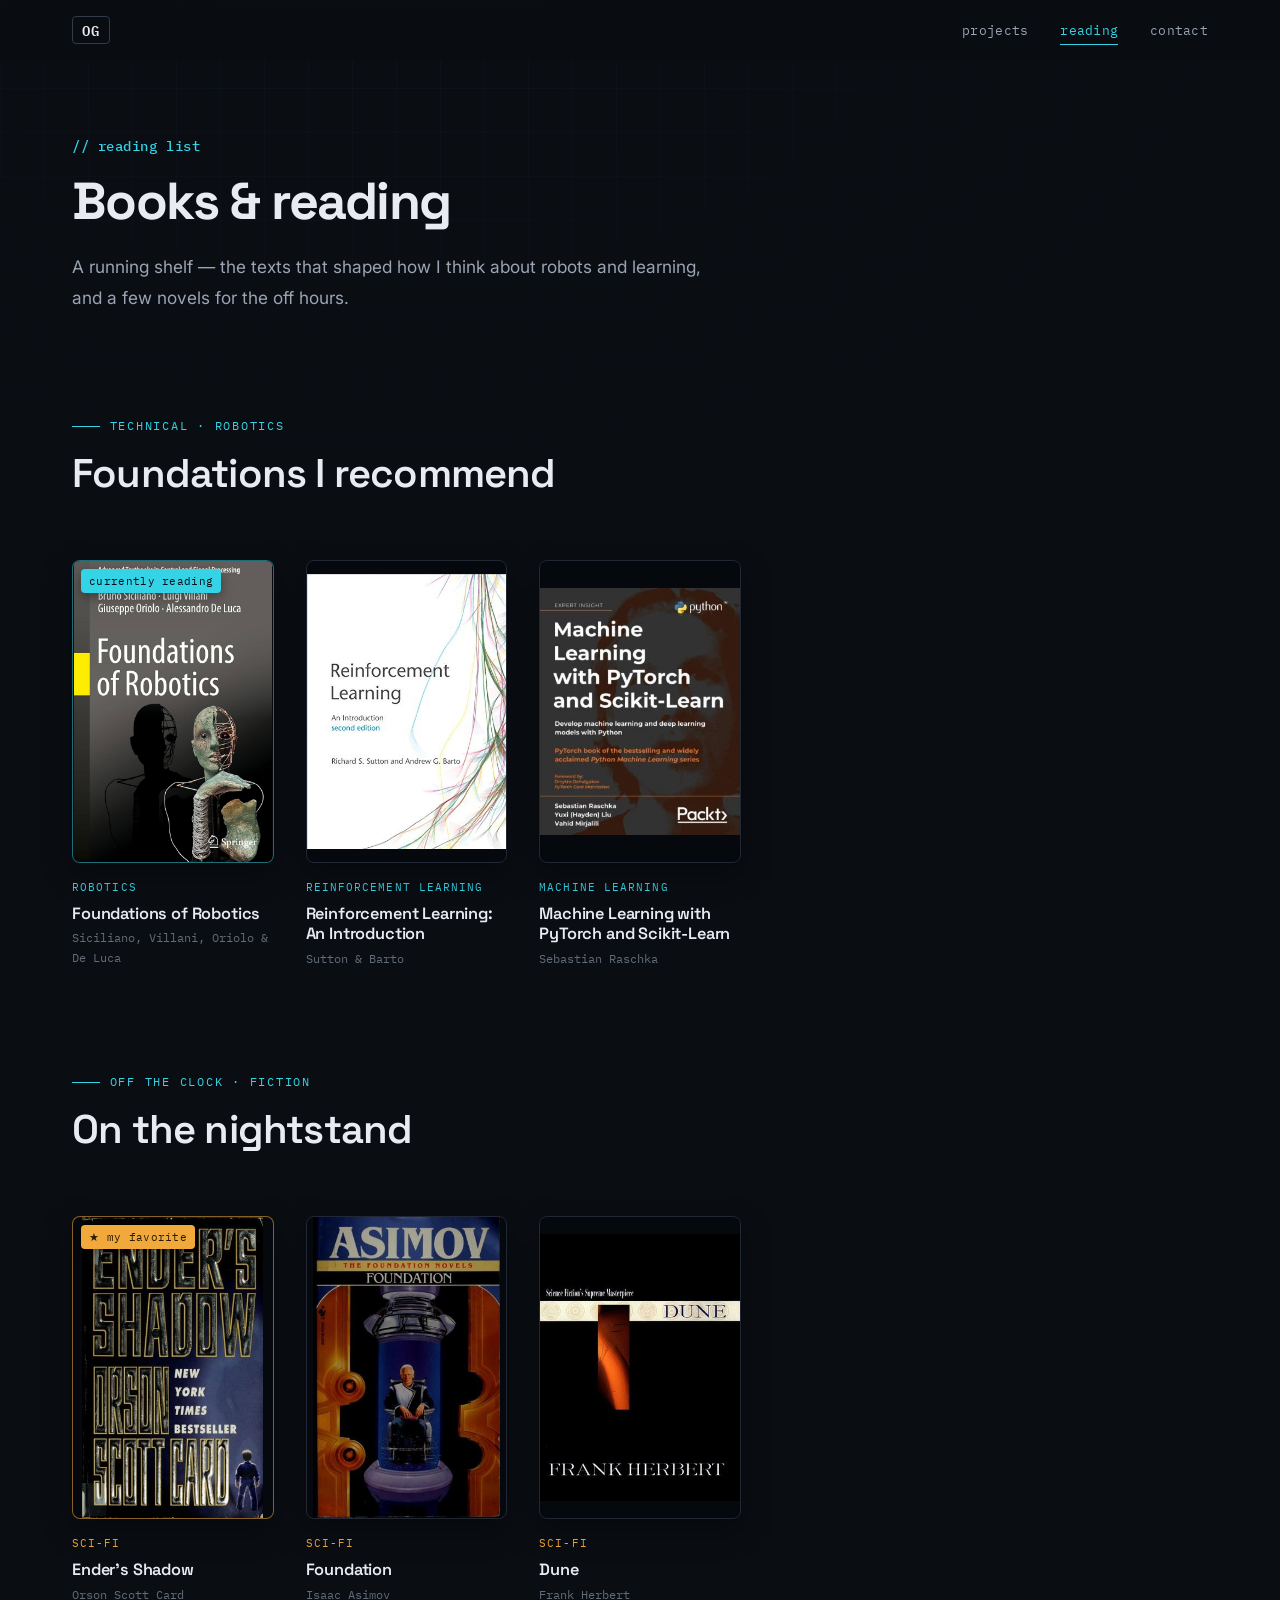
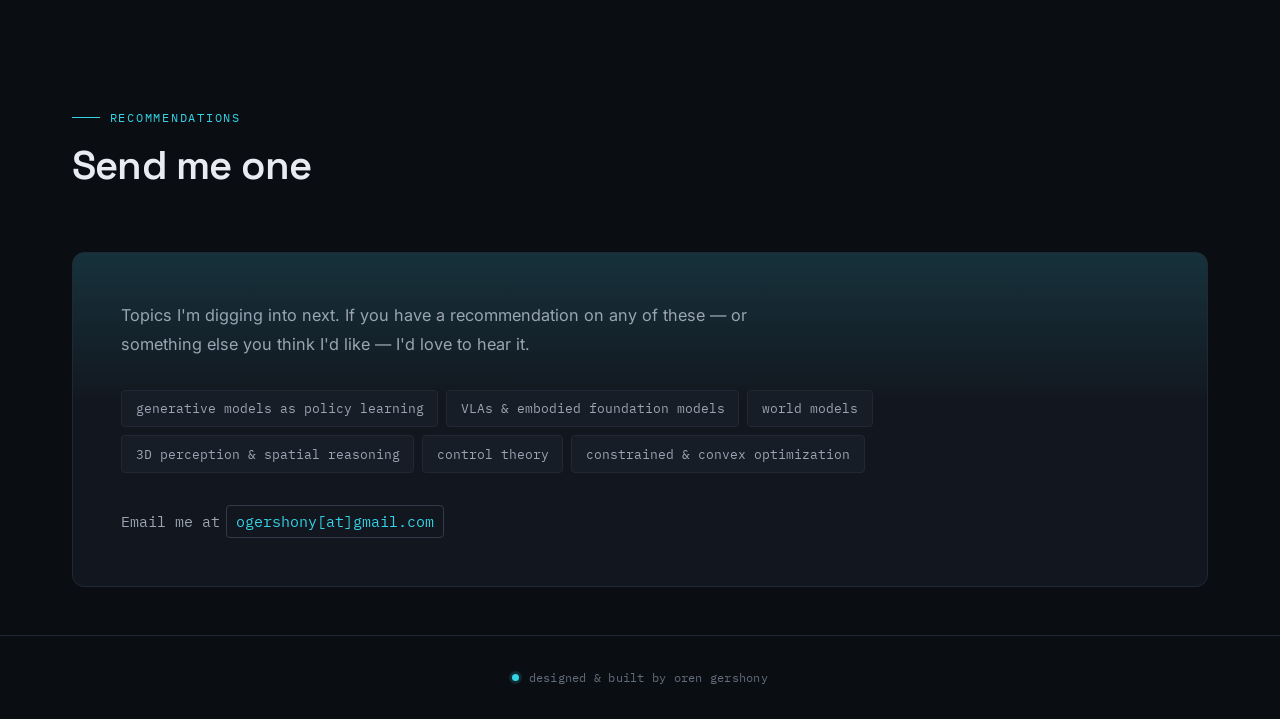
==== reading.html @ d72aca69 "Add reading page and console-style redesign - New reading.html: book recommendations with covers, to" ====
<!DOCTYPE html>
<html lang="en">
<head>
    <meta charset="UTF-8">
    <meta name="viewport" content="width=device-width, initial-scale=1.0">
    <title>Oren Gershony | Reading</title>
    <link rel="stylesheet" href="styles.css">
    <link rel="preconnect" href="https://fonts.googleapis.com">
    <link rel="preconnect" href="https://fonts.gstatic.com" crossorigin>
    <link href="https://fonts.googleapis.com/css2?family=Inter:wght@300;400;500;600;700&family=Space+Grotesk:wght@400;500;600;700&family=IBM+Plex+Mono:wght@400;500;600&display=swap" rel="stylesheet">
</head>
<body>
    <nav class="navbar">
        <div class="nav-container">
            <a href="index.html" class="nav-logo">OG</a>
            <ul class="nav-menu">
                <li><a href="index.html#projects">projects</a></li>
                <li><a href="reading.html" class="active">reading</a></li>
                <li><a href="index.html#contact">contact</a></li>
            </ul>
            <button class="nav-toggle" aria-label="Toggle menu">
                <span></span>
                <span></span>
                <span></span>
            </button>
        </div>
    </nav>

    <main>
        <section class="reading-hero">
            <div class="section-container">
                <p class="hero-greeting">// reading list</p>
                <h1 class="reading-title">Books &amp; reading</h1>
                <p class="reading-intro">
                    A running shelf — the texts that shaped how I think about robots and
                    learning, and a few novels for the off hours.
                </p>
            </div>
        </section>

        <section class="books-section">
            <div class="section-container">
                <div class="section-head">
                    <span class="section-eyebrow">technical · robotics</span>
                    <h2 class="section-title">Foundations I recommend</h2>
                </div>
                <div class="books-grid">

                    <article class="book-card reading">
                        <div class="book-cover-wrap">
                            <span class="book-status">currently reading</span>
                            <img class="book-cover" src="assets/covers/robotics-siciliano.jpg" alt="Foundations of Robotics — book cover" loading="lazy">
                        </div>
                        <span class="book-tag">robotics</span>
                        <h3 class="book-title">Foundations of Robotics</h3>
                        <p class="book-author">Siciliano, Villani, Oriolo &amp; De Luca</p>
                    </article>

                    <article class="book-card">
                        <div class="book-cover-wrap">
                            <img class="book-cover" src="assets/covers/rl-sutton-barto.jpg" alt="Reinforcement Learning: An Introduction — book cover" loading="lazy">
                        </div>
                        <span class="book-tag">reinforcement learning</span>
                        <h3 class="book-title">Reinforcement Learning: An Introduction</h3>
                        <p class="book-author">Sutton &amp; Barto</p>
                    </article>

                    <article class="book-card">
                        <div class="book-cover-wrap">
                            <img class="book-cover" src="assets/covers/ml-raschka.jpg" alt="Machine Learning with PyTorch and Scikit-Learn — book cover" loading="lazy">
                        </div>
                        <span class="book-tag">machine learning</span>
                        <h3 class="book-title">Machine Learning with PyTorch and Scikit-Learn</h3>
                        <p class="book-author">Sebastian Raschka</p>
                    </article>

                </div>
            </div>
        </section>

        <section class="books-section">
            <div class="section-container">
                <div class="section-head">
                    <span class="section-eyebrow">off the clock · fiction</span>
                    <h2 class="section-title">On the nightstand</h2>
                </div>
                <div class="books-grid">

                    <article class="book-card fiction favorite">
                        <div class="book-cover-wrap">
                            <span class="book-fav">★ my favorite</span>
                            <img class="book-cover" src="assets/covers/enders-shadow.jpg" alt="Ender's Shadow — book cover" loading="lazy">
                        </div>
                        <span class="book-tag">sci-fi</span>
                        <h3 class="book-title">Ender's Shadow</h3>
                        <p class="book-author">Orson Scott Card</p>
                    </article>

                    <article class="book-card fiction">
                        <div class="book-cover-wrap">
                            <img class="book-cover" src="assets/covers/foundation.jpg" alt="Foundation — book cover" loading="lazy">
                        </div>
                        <span class="book-tag">sci-fi</span>
                        <h3 class="book-title">Foundation</h3>
                        <p class="book-author">Isaac Asimov</p>
                    </article>

                    <article class="book-card fiction">
                        <div class="book-cover-wrap">
                            <img class="book-cover" src="assets/covers/dune.jpg" alt="Dune — book cover" loading="lazy">
                        </div>
                        <span class="book-tag">sci-fi</span>
                        <h3 class="book-title">Dune</h3>
                        <p class="book-author">Frank Herbert</p>
                    </article>

                </div>
            </div>
        </section>

        <section class="reading-list-section">
            <div class="section-container">
                <div class="section-head">
                    <span class="section-eyebrow">recommendations</span>
                    <h2 class="section-title">Send me one</h2>
                </div>
                <div class="reading-panel">
                    <p class="reading-list-intro">
                        Topics I'm digging into next. If you have a recommendation on any of
                        these — or something else you think I'd like — I'd love to hear it.
                    </p>
                    <ul class="topic-list">
                        <li>generative models as policy learning</li>
                        <li>VLAs &amp; embodied foundation models</li>
                        <li>world models</li>
                        <li>3D perception &amp; spatial reasoning</li>
                        <li>control theory</li>
                        <li>constrained &amp; convex optimization</li>
                    </ul>
                    <p class="reading-cta-line">Email me at <span class="email-inline">ogershony[at]gmail.com</span></p>
                </div>
            </div>
        </section>
    </main>

    <footer class="footer">
        <div class="footer-container">
            <p><span class="footer-status"></span> designed &amp; built by oren gershony</p>
        </div>
    </footer>

    <script src="script.js"></script>
</body>
</html>
---- styles.css ----
/* ============================================
   Simulation Console — Oren Gershony
   ============================================ */
:root {
    /* Ground + surfaces (deep blue-slate) */
    --color-bg: #0a0d12;
    --color-bg-elev: #0d1119;
    --color-surface: #12171f;
    --color-surface-2: #171d27;

    /* Ink */
    --color-text: #e8ecf2;
    --color-text-muted: #9aa4b3;
    --color-text-dim: #626c7a;

    /* Signals — cyan is interactive, amber is reserved for the featured run */
    --color-accent: #34d3e6;
    --color-accent-soft: rgba(52, 211, 230, 0.14);
    --color-signal: #f2a93b;
    --color-signal-soft: rgba(242, 169, 59, 0.14);

    /* Lines */
    --color-line: #212834;
    --color-line-bright: #313b49;
    --color-grid: rgba(120, 145, 180, 0.05);

    --font-sans: 'Inter', -apple-system, BlinkMacSystemFont, 'Segoe UI', sans-serif;
    --font-display: 'Space Grotesk', var(--font-sans);
    --font-mono: 'IBM Plex Mono', 'JetBrains Mono', monospace;

    --spacing-xs: 0.25rem;
    --spacing-sm: 0.5rem;
    --spacing-md: 1rem;
    --spacing-lg: 1.5rem;
    --spacing-xl: 2rem;
    --spacing-2xl: 3rem;
    --spacing-3xl: 4rem;
    --spacing-4xl: 6rem;

    --radius-sm: 0.25rem;
    --radius-md: 0.5rem;
    --radius-lg: 0.75rem;

    --transition-fast: 140ms cubic-bezier(0.4, 0, 0.2, 1);
    --transition-base: 220ms cubic-bezier(0.4, 0, 0.2, 1);
    --transition-slow: 320ms cubic-bezier(0.4, 0, 0.2, 1);
}

*, *::before, *::after {
    margin: 0;
    padding: 0;
    box-sizing: border-box;
}

html {
    scroll-behavior: smooth;
    font-size: 16px;
    -webkit-text-size-adjust: 100%;
}

body {
    font-family: var(--font-sans);
    background-color: var(--color-bg);
    color: var(--color-text);
    line-height: 1.6;
    min-height: 100vh;
    overflow-x: hidden;
    -webkit-font-smoothing: antialiased;
    position: relative;
}

/* Coordinate-grid world frame — the ambient backdrop the whole site sits on */
body::before {
    content: '';
    position: fixed;
    inset: 0;
    z-index: 0;
    pointer-events: none;
    background-image:
        linear-gradient(var(--color-grid) 1px, transparent 1px),
        linear-gradient(90deg, var(--color-grid) 1px, transparent 1px);
    background-size: 44px 44px;
    mask-image: radial-gradient(ellipse 90% 70% at 30% 0%, #000 0%, transparent 75%);
    -webkit-mask-image: radial-gradient(ellipse 90% 70% at 30% 0%, #000 0%, transparent 75%);
}

main, .navbar, .footer { position: relative; z-index: 1; }

a {
    color: inherit;
    text-decoration: none;
}

ul { list-style: none; }

img { max-width: 100%; display: block; }

:focus-visible {
    outline: 2px solid var(--color-accent);
    outline-offset: 3px;
    border-radius: 2px;
}

/* Shared HUD viewport brackets (corner reticles) */
.bracketed { position: relative; }
.bracketed::before,
.bracketed::after {
    content: '';
    position: absolute;
    width: 14px;
    height: 14px;
    border: 1.5px solid var(--color-accent);
    z-index: 3;
    pointer-events: none;
    opacity: 0.85;
    transition: border-color var(--transition-base);
}
.bracketed::before { top: 7px; left: 7px; border-right: 0; border-bottom: 0; }
.bracketed::after { bottom: 7px; right: 7px; border-left: 0; border-top: 0; }

/* ============================================
   Navigation
   ============================================ */
.navbar {
    position: fixed;
    top: 0;
    left: 0;
    right: 0;
    z-index: 1000;
    padding: var(--spacing-md) 0;
    background: rgba(10, 13, 18, 0.55);
    backdrop-filter: blur(12px);
    -webkit-backdrop-filter: blur(12px);
    border-bottom: 1px solid transparent;
    transition: border-color var(--transition-base), background var(--transition-base);
}

.navbar.scrolled {
    border-bottom-color: var(--color-line);
    background: rgba(10, 13, 18, 0.82);
}

.nav-container {
    max-width: 1200px;
    margin: 0 auto;
    padding: 0 var(--spacing-xl);
    display: flex;
    align-items: center;
    justify-content: space-between;
}

.nav-logo {
    font-family: var(--font-mono);
    font-size: 0.9rem;
    font-weight: 600;
    letter-spacing: 0.08em;
    color: var(--color-text);
    border: 1px solid var(--color-line-bright);
    border-radius: var(--radius-sm);
    padding: 0.35rem 0.55rem;
    line-height: 1;
    transition: color var(--transition-fast), border-color var(--transition-fast);
}

.nav-logo:hover {
    color: var(--color-accent);
    border-color: var(--color-accent);
}

.nav-menu {
    display: flex;
    align-items: center;
    gap: var(--spacing-xl);
}

.nav-menu a {
    font-family: var(--font-mono);
    font-size: 0.82rem;
    font-weight: 400;
    letter-spacing: 0.02em;
    color: var(--color-text-muted);
    transition: color var(--transition-fast);
    position: relative;
}

.nav-menu a::before {
    content: '';
    position: absolute;
    bottom: -6px;
    left: 0;
    width: 0;
    height: 1px;
    background: var(--color-accent);
    transition: width var(--transition-base);
}

.nav-menu a:hover,
.nav-menu a.active { color: var(--color-accent); }
.nav-menu a:hover::before,
.nav-menu a.active::before { width: 100%; }

.nav-toggle {
    display: none;
    flex-direction: column;
    gap: 5px;
    background: none;
    border: none;
    cursor: pointer;
    padding: var(--spacing-sm);
}

.nav-toggle span {
    width: 24px;
    height: 2px;
    background: var(--color-text);
    transition: transform var(--transition-base), opacity var(--transition-base);
}

/* ============================================
   Hero
   ============================================ */
.hero {
    min-height: 100vh;
    display: flex;
    align-items: center;
    justify-content: center;
    padding: var(--spacing-4xl) var(--spacing-xl);
    gap: var(--spacing-4xl);
    max-width: 1400px;
    margin: 0 auto;
}

.hero-content { flex: 1; max-width: 600px; }

.hero-greeting {
    font-size: 0.85rem;
    font-weight: 500;
    color: var(--color-accent);
    margin-bottom: var(--spacing-md);
    font-family: var(--font-mono);
    letter-spacing: 0.04em;
}

.hero-name {
    font-family: var(--font-display);
    font-size: clamp(2.75rem, 6.5vw, 4.25rem);
    font-weight: 700;
    letter-spacing: -0.03em;
    line-height: 1.02;
    margin-bottom: var(--spacing-md);
    color: var(--color-text);
}

.hero-title {
    font-family: var(--font-mono);
    font-size: clamp(0.95rem, 2vw, 1.15rem);
    font-weight: 400;
    color: var(--color-text-muted);
    margin-bottom: var(--spacing-xl);
    letter-spacing: 0.01em;
}

.hero-description {
    font-size: 1.08rem;
    color: var(--color-text-muted);
    line-height: 1.75;
    margin-bottom: var(--spacing-xl);
    max-width: 520px;
}

.hero-contact {
    font-family: var(--font-mono);
    font-size: 0.85rem;
    color: var(--color-text-dim);
    margin-bottom: var(--spacing-xl);
}

.hero-contact a {
    color: var(--color-accent);
    transition: opacity var(--transition-fast);
}
.hero-contact a:hover { opacity: 0.75; }

.hero-cta {
    display: flex;
    gap: var(--spacing-md);
    flex-wrap: wrap;
}

.btn {
    display: inline-flex;
    align-items: center;
    justify-content: center;
    gap: var(--spacing-sm);
    padding: 0.85rem 1.5rem;
    font-family: var(--font-mono);
    font-size: 0.8rem;
    font-weight: 500;
    letter-spacing: 0.06em;
    text-transform: uppercase;
    border-radius: var(--radius-sm);
    transition: all var(--transition-base);
    cursor: pointer;
    border: 1px solid transparent;
}

.btn-primary {
    background: var(--color-accent);
    color: #041016;
}

.btn-primary:hover {
    box-shadow: 0 0 0 1px var(--color-accent), 0 8px 30px rgba(52, 211, 230, 0.28);
    transform: translateY(-2px);
}

.btn-secondary {
    background: transparent;
    color: var(--color-text);
    border-color: var(--color-line-bright);
}

.btn-secondary:hover {
    border-color: var(--color-accent);
    color: var(--color-accent);
    transform: translateY(-2px);
}

.hero-visual {
    flex: 1;
    max-width: 460px;
    display: flex;
    justify-content: center;
}

/* Headshot framed as an operator viewport (sensor reticle) */
.operator-frame {
    padding: 18px;
    border: 1px solid var(--color-line);
    border-radius: var(--radius-lg);
    background:
        linear-gradient(180deg, rgba(52, 211, 230, 0.04), transparent 60%),
        var(--color-surface);
    display: flex;
    flex-direction: column;
    align-items: center;
    gap: var(--spacing-md);
}

.hero-headshot {
    width: 260px;
    height: 260px;
    border-radius: 50%;
    object-fit: cover;
    object-position: center top;
    border: 1px solid var(--color-line-bright);
    filter: saturate(1.05) contrast(1.02);
    transition: transform var(--transition-slow);
}

.operator-frame:hover .hero-headshot { transform: scale(1.02); }

.operator-tag {
    font-family: var(--font-mono);
    font-size: 0.72rem;
    letter-spacing: 0.05em;
    color: var(--color-text-dim);
}

/* ============================================
   Sections Common
   ============================================ */
.section-container {
    max-width: 1200px;
    margin: 0 auto;
    padding: 0 var(--spacing-xl);
}

.section-head { margin-bottom: var(--spacing-3xl); }

.section-eyebrow {
    display: inline-flex;
    align-items: center;
    gap: 0.6rem;
    font-family: var(--font-mono);
    font-size: 0.78rem;
    letter-spacing: 0.14em;
    text-transform: uppercase;
    color: var(--color-accent);
    margin-bottom: var(--spacing-md);
}

.section-eyebrow::before {
    content: '';
    width: 28px;
    height: 1px;
    background: var(--color-accent);
}

.section-title {
    font-family: var(--font-display);
    font-size: clamp(1.9rem, 4vw, 2.5rem);
    font-weight: 600;
    letter-spacing: -0.02em;
    line-height: 1.1;
    color: var(--color-text);
}

/* ============================================
   Projects
   ============================================ */
.projects { padding: var(--spacing-4xl) 0; }

.projects-grid {
    display: grid;
    grid-template-columns: repeat(auto-fit, minmax(340px, 1fr));
    gap: var(--spacing-xl);
}

.project-card {
    background: var(--color-surface);
    border: 1px solid var(--color-line);
    border-radius: var(--radius-lg);
    padding: var(--spacing-xl);
    transition: transform var(--transition-base), border-color var(--transition-base), box-shadow var(--transition-base);
    display: flex;
    flex-direction: column;
}

.project-card:hover {
    transform: translateY(-4px);
    border-color: var(--color-line-bright);
    box-shadow: 0 16px 40px rgba(0, 0, 0, 0.4);
}

.project-card.featured {
    border-color: rgba(242, 169, 59, 0.35);
    background:
        linear-gradient(180deg, var(--color-signal-soft), transparent 40%),
        var(--color-surface);
}
.project-card.featured:hover { border-color: var(--color-signal); }
.project-card.featured .project-domain { color: var(--color-signal); border-color: rgba(242, 169, 59, 0.4); }
.project-card.featured .bracketed::before,
.project-card.featured .bracketed::after { border-color: var(--color-signal); }
.project-card.featured .project-icon { color: var(--color-signal); background: var(--color-signal-soft); }

.project-header {
    display: flex;
    justify-content: space-between;
    align-items: center;
    margin-bottom: var(--spacing-lg);
}

.project-id { display: flex; align-items: center; gap: var(--spacing-md); }

.project-icon {
    width: 42px;
    height: 42px;
    flex-shrink: 0;
    background: var(--color-accent-soft);
    border-radius: var(--radius-md);
    display: flex;
    align-items: center;
    justify-content: center;
    color: var(--color-accent);
}
.project-icon svg { width: 22px; height: 22px; }

.project-domain {
    font-family: var(--font-mono);
    font-size: 0.72rem;
    letter-spacing: 0.06em;
    text-transform: uppercase;
    color: var(--color-text-muted);
    padding: 0.2rem 0.55rem;
    border: 1px solid var(--color-line);
    border-radius: 999px;
}

.project-links { display: flex; gap: var(--spacing-sm); }

.project-link {
    color: var(--color-text-dim);
    padding: var(--spacing-xs);
    transition: color var(--transition-fast), transform var(--transition-fast);
}
.project-link:hover { color: var(--color-accent); transform: translateY(-1px); }

/* Video viewport */
.project-video-wrap {
    width: 100%;
    aspect-ratio: 16 / 9;
    border-radius: var(--radius-md);
    overflow: hidden;
    margin-bottom: var(--spacing-lg);
    background: #05080c;
    border: 1px solid var(--color-line);
}

.project-video {
    width: 100%;
    height: 100%;
    object-fit: cover;
    display: block;
}

.project-video-toggle { margin-bottom: var(--spacing-lg); }
.project-video-toggle .project-video-wrap { margin-bottom: var(--spacing-md); }

/* Iteration toggle — segmented HUD control */
.video-toggle-buttons {
    display: inline-flex;
    border: 1px solid var(--color-line);
    border-radius: var(--radius-sm);
    overflow: hidden;
}

.video-toggle-btn {
    font-family: var(--font-mono);
    font-size: 0.72rem;
    letter-spacing: 0.04em;
    color: var(--color-text-muted);
    padding: 0.4rem 0.85rem;
    background: transparent;
    border: none;
    border-right: 1px solid var(--color-line);
    cursor: pointer;
    transition: color var(--transition-fast), background var(--transition-fast);
}
.video-toggle-btn:last-child { border-right: none; }
.video-toggle-btn:hover { color: var(--color-accent); background: var(--color-accent-soft); }

.video-toggle-btn.active {
    background: var(--color-accent);
    color: #041016;
}

.project-title {
    font-family: var(--font-display);
    font-size: 1.3rem;
    font-weight: 600;
    letter-spacing: -0.01em;
    margin-bottom: var(--spacing-md);
    color: var(--color-text);
    transition: color var(--transition-fast);
}
.project-card:hover .project-title { color: var(--color-accent); }
.project-card.featured:hover .project-title { color: var(--color-signal); }

.project-description {
    font-size: 0.94rem;
    color: var(--color-text-muted);
    line-height: 1.72;
    flex: 1;
    margin-bottom: var(--spacing-lg);
}

.project-tech {
    display: flex;
    flex-wrap: wrap;
    gap: var(--spacing-sm);
    margin-top: auto;
}

.project-tech span {
    font-size: 0.72rem;
    font-family: var(--font-mono);
    color: var(--color-text-dim);
    padding: 0.22rem 0.55rem;
    background: var(--color-surface-2);
    border: 1px solid var(--color-line);
    border-radius: var(--radius-sm);
    transition: color var(--transition-fast), border-color var(--transition-fast);
}
.project-card:hover .project-tech span { border-color: var(--color-line-bright); }

/* ============================================
   Contact
   ============================================ */
.contact {
    padding: var(--spacing-4xl) 0;
    border-top: 1px solid var(--color-line);
    background:
        radial-gradient(ellipse 60% 100% at 50% 100%, rgba(52, 211, 230, 0.05), transparent 70%),
        var(--color-bg-elev);
}

.contact .section-head { text-align: center; }
.contact .section-eyebrow { justify-content: center; }

.contact-content {
    max-width: 620px;
    margin: 0 auto;
    text-align: center;
}

.contact-text {
    font-size: 1.05rem;
    color: var(--color-text-muted);
    line-height: 1.8;
    margin-bottom: var(--spacing-2xl);
}

.contact-links {
    display: flex;
    justify-content: center;
    gap: var(--spacing-md);
    flex-wrap: wrap;
}

.contact-link {
    display: flex;
    align-items: center;
    gap: var(--spacing-sm);
    padding: 0.85rem 1.4rem;
    background: var(--color-surface);
    border: 1px solid var(--color-line);
    border-radius: var(--radius-sm);
    color: var(--color-text-muted);
    font-family: var(--font-mono);
    font-size: 0.82rem;
    letter-spacing: 0.02em;
    transition: all var(--transition-base);
}

.contact-link:hover {
    border-color: var(--color-accent);
    color: var(--color-accent);
    transform: translateY(-2px);
}

.contact-link svg { width: 18px; height: 18px; }

/* ============================================
   Footer
   ============================================ */
.footer {
    padding: var(--spacing-xl) 0;
    border-top: 1px solid var(--color-line);
}

.footer-container {
    max-width: 1200px;
    margin: 0 auto;
    padding: 0 var(--spacing-xl);
    display: flex;
    justify-content: center;
}

.footer p {
    font-family: var(--font-mono);
    font-size: 0.78rem;
    letter-spacing: 0.02em;
    color: var(--color-text-dim);
    display: flex;
    align-items: center;
    gap: 0.6rem;
}

.footer-status {
    width: 7px;
    height: 7px;
    border-radius: 50%;
    background: var(--color-accent);
    box-shadow: 0 0 0 3px var(--color-accent-soft);
    animation: pulse 2.4s ease-in-out infinite;
}

/* ============================================
   Reading page
   ============================================ */
.reading-hero {
    padding: calc(var(--spacing-4xl) + 40px) 0 var(--spacing-2xl);
}

.reading-title {
    font-family: var(--font-display);
    font-size: clamp(2.25rem, 5vw, 3.25rem);
    font-weight: 700;
    letter-spacing: -0.03em;
    line-height: 1.05;
    margin-bottom: var(--spacing-lg);
    color: var(--color-text);
}

.reading-intro {
    font-size: 1.08rem;
    color: var(--color-text-muted);
    line-height: 1.75;
    max-width: 640px;
}

.books-section { padding: var(--spacing-2xl) 0; }

.books-grid {
    display: grid;
    grid-template-columns: repeat(auto-fill, minmax(200px, 1fr));
    gap: var(--spacing-xl);
}

.book-card {
    display: flex;
    flex-direction: column;
    transition: transform var(--transition-base);
}

.book-card:hover { transform: translateY(-4px); }

.book-cover-wrap {
    position: relative;
    width: 100%;
    aspect-ratio: 2 / 3;
    border-radius: var(--radius-md);
    overflow: hidden;
    margin-bottom: var(--spacing-md);
    background: #05080c;
    border: 1px solid var(--color-line);
    box-shadow: 0 10px 30px rgba(0, 0, 0, 0.35);
    transition: border-color var(--transition-base), box-shadow var(--transition-base);
}
.book-card:hover .book-cover-wrap {
    border-color: var(--color-line-bright);
    box-shadow: 0 18px 44px rgba(0, 0, 0, 0.5);
}

.book-cover {
    width: 100%;
    height: 100%;
    object-fit: contain;
    display: block;
    transition: transform var(--transition-slow);
}
.book-card:hover .book-cover { transform: scale(1.04); }

.book-tag {
    font-family: var(--font-mono);
    font-size: 0.68rem;
    letter-spacing: 0.1em;
    text-transform: uppercase;
    color: var(--color-accent);
    margin-bottom: var(--spacing-sm);
}

.book-title {
    font-family: var(--font-display);
    font-size: 1.02rem;
    font-weight: 600;
    line-height: 1.25;
    letter-spacing: -0.01em;
    color: var(--color-text);
    margin-bottom: var(--spacing-xs);
    transition: color var(--transition-fast);
}
.book-card:hover .book-title { color: var(--color-accent); }

.book-author {
    font-family: var(--font-mono);
    font-size: 0.78rem;
    color: var(--color-text-dim);
}

/* Favorite marker — badge overlaid on the cover */
.book-fav {
    position: absolute;
    top: 8px;
    left: 8px;
    z-index: 2;
    font-family: var(--font-mono);
    font-size: 0.66rem;
    letter-spacing: 0.03em;
    color: #2a1a02;
    background: var(--color-signal);
    padding: 0.22rem 0.5rem;
    border-radius: var(--radius-sm);
    box-shadow: 0 4px 12px rgba(0, 0, 0, 0.35);
}
.book-card.favorite .book-cover-wrap { border-color: rgba(242, 169, 59, 0.55); }

/* Currently-reading marker — cyan badge on the cover */
.book-status {
    position: absolute;
    top: 8px;
    left: 8px;
    z-index: 2;
    font-family: var(--font-mono);
    font-size: 0.66rem;
    letter-spacing: 0.03em;
    color: #041016;
    background: var(--color-accent);
    padding: 0.22rem 0.5rem;
    border-radius: var(--radius-sm);
    box-shadow: 0 4px 12px rgba(0, 0, 0, 0.35);
}
.book-card.reading .book-cover-wrap { border-color: rgba(52, 211, 230, 0.5); }

/* Fiction uses the amber signal — "off the clock" */
.book-card.fiction .book-tag { color: var(--color-signal); }
.book-card.fiction:hover .book-cover-wrap { border-color: rgba(242, 169, 59, 0.45); }
.book-card.fiction:hover .book-title { color: var(--color-signal); }

/* Reading list / topics panel */
.reading-list-section { padding: var(--spacing-2xl) 0; }

.reading-panel {
    border: 1px solid var(--color-line);
    border-radius: var(--radius-lg);
    background:
        linear-gradient(180deg, var(--color-accent-soft), transparent 45%),
        var(--color-surface);
    padding: var(--spacing-2xl);
}

.reading-list-intro {
    font-size: 1.02rem;
    color: var(--color-text-muted);
    line-height: 1.75;
    max-width: 640px;
    margin-bottom: var(--spacing-xl);
}

.topic-list {
    display: flex;
    flex-wrap: wrap;
    gap: var(--spacing-sm);
    margin-bottom: var(--spacing-xl);
}

.topic-list li {
    font-family: var(--font-mono);
    font-size: 0.82rem;
    color: var(--color-text-muted);
    padding: 0.45rem 0.85rem;
    background: var(--color-surface-2);
    border: 1px solid var(--color-line);
    border-radius: var(--radius-sm);
    transition: color var(--transition-fast), border-color var(--transition-fast);
}
.topic-list li:hover {
    color: var(--color-accent);
    border-color: var(--color-accent);
}

.reading-cta-line {
    font-family: var(--font-mono);
    font-size: 0.95rem;
    color: var(--color-text-muted);
    display: inline-flex;
    align-items: center;
    flex-wrap: wrap;
    gap: 0.4rem;
}

.email-inline {
    color: var(--color-accent);
    border: 1px solid var(--color-line-bright);
    border-radius: var(--radius-sm);
    padding: 0.2rem 0.55rem;
    transition: border-color var(--transition-fast);
}
.reading-cta-line:hover .email-inline { border-color: var(--color-accent); }

/* ============================================
   Responsive
   ============================================ */
@media (max-width: 1024px) {
    .hero {
        flex-direction: column;
        text-align: center;
        padding-top: calc(var(--spacing-4xl) + 60px);
        gap: var(--spacing-3xl);
    }
    .hero-content { align-items: center; display: flex; flex-direction: column; }
    .hero-description { margin-left: auto; margin-right: auto; }
    .hero-cta { justify-content: center; }
    .hero-headshot { width: 220px; height: 220px; }
}

@media (max-width: 768px) {
    .nav-menu {
        position: fixed;
        top: 0;
        right: -100%;
        width: 72%;
        max-width: 300px;
        height: 100vh;
        background: var(--color-surface);
        flex-direction: column;
        justify-content: center;
        gap: var(--spacing-xl);
        padding: var(--spacing-xl);
        transition: right var(--transition-slow);
        border-left: 1px solid var(--color-line);
    }
    .nav-menu.active { right: 0; }
    .nav-menu a { font-size: 1rem; }

    .nav-toggle { display: flex; z-index: 1001; }
    .nav-toggle.active span:nth-child(1) { transform: rotate(45deg) translate(5px, 5px); }
    .nav-toggle.active span:nth-child(2) { opacity: 0; }
    .nav-toggle.active span:nth-child(3) { transform: rotate(-45deg) translate(5px, -5px); }

    .projects-grid { grid-template-columns: 1fr; }
    .books-grid { grid-template-columns: 1fr; }
    .reading-panel { padding: var(--spacing-xl); }
    .hero-visual { width: 100%; }
    .hero-headshot { width: 200px; height: 200px; }
    .contact-links { flex-direction: column; align-items: center; }
    .contact-link { width: 100%; max-width: 300px; justify-content: center; }
}

@media (max-width: 480px) {
    html { font-size: 14px; }
    .hero-cta { flex-direction: column; width: 100%; }
    .btn { width: 100%; }
}

/* ============================================
   Motion
   ============================================ */
@keyframes fadeInUp {
    from { opacity: 0; transform: translateY(24px); }
    to { opacity: 1; transform: translateY(0); }
}

@keyframes pulse {
    0%, 100% { opacity: 1; }
    50% { opacity: 0.35; }
}

.hero-content > * {
    animation: fadeInUp 0.6s ease forwards;
    opacity: 0;
}
.hero-greeting { animation-delay: 0.05s; }
.hero-name { animation-delay: 0.15s; }
.hero-title { animation-delay: 0.25s; }
.hero-description { animation-delay: 0.35s; }
.hero-contact { animation-delay: 0.42s; }
.hero-cta { animation-delay: 0.52s; }

.hero-visual { animation: fadeInUp 0.8s ease 0.3s forwards; opacity: 0; }

.project-card,
.book-card,
.contact-content {
    opacity: 0;
    transform: translateY(20px);
    transition: opacity 0.6s ease, transform 0.6s ease;
}
.project-card.visible,
.book-card.visible,
.contact-content.visible {
    opacity: 1;
    transform: translateY(0);
}
.book-card:nth-child(2) { transition-delay: 0.08s; }
.book-card:nth-child(3) { transition-delay: 0.16s; }
.project-card:nth-child(2) { transition-delay: 0.08s; }
.project-card:nth-child(3) { transition-delay: 0.16s; }
.project-card:nth-child(4) { transition-delay: 0.24s; }

@media (prefers-reduced-motion: reduce) {
    html { scroll-behavior: auto; }
    *, *::before, *::after {
        animation-duration: 0.001ms !important;
        animation-iteration-count: 1 !important;
        transition-duration: 0.001ms !important;
    }
    .hero-content > *, .hero-visual, .project-card, .book-card, .contact-content {
        opacity: 1 !important;
        transform: none !important;
    }
}
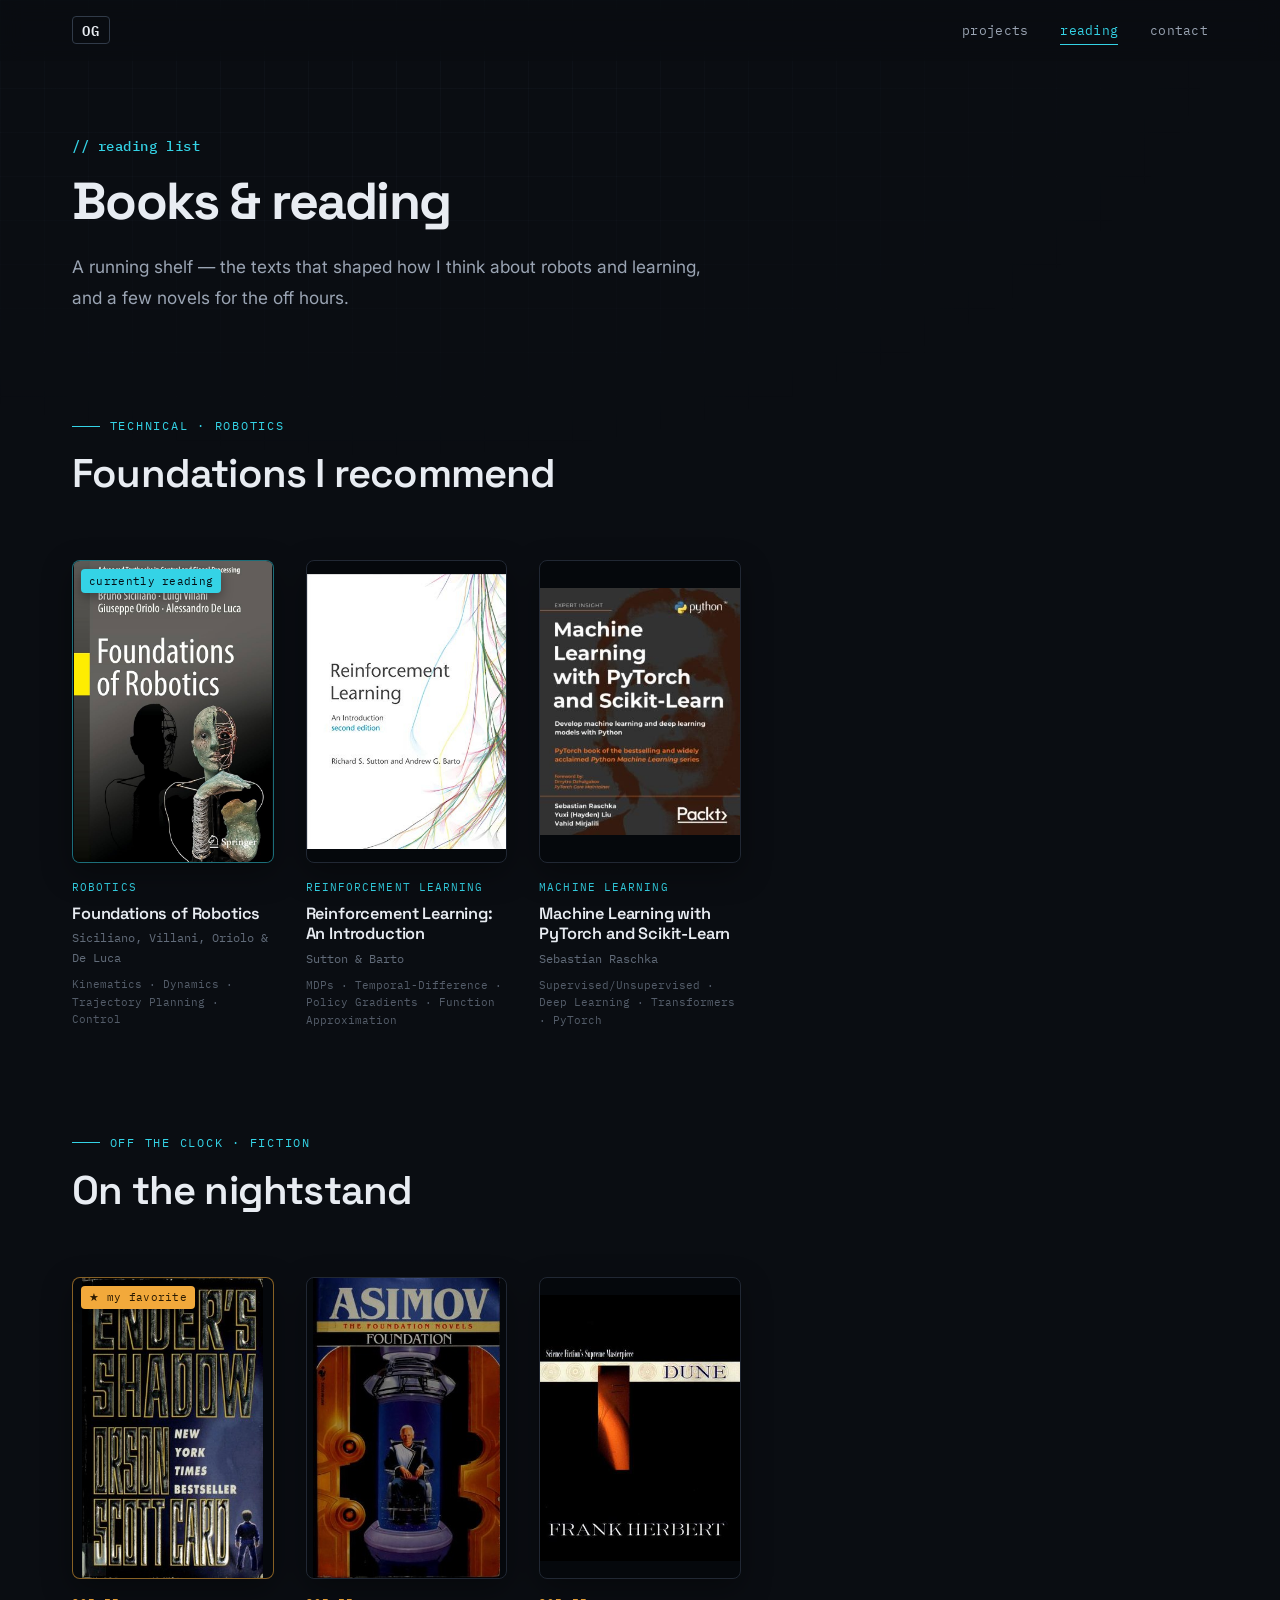
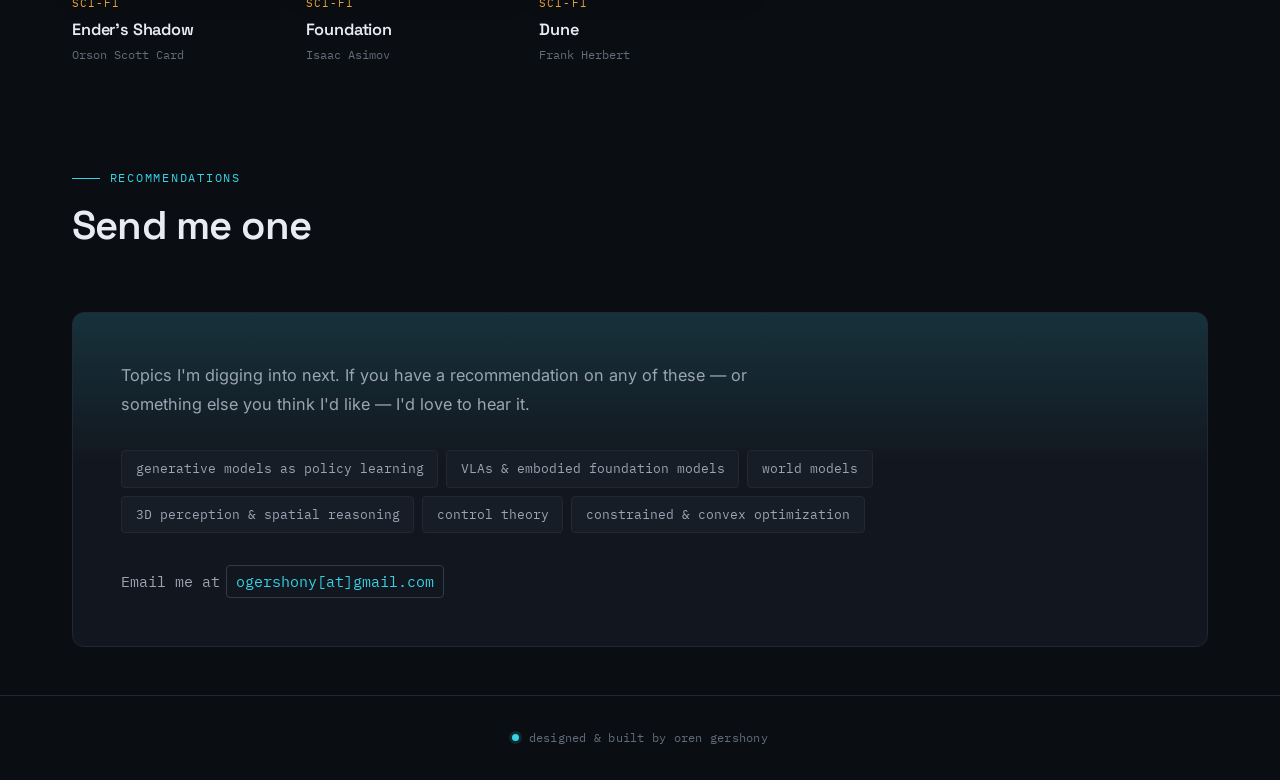
==== commit e5b286c3: "Add topic keywords under technical book recommendations Co-Authored-By: Claude Opus 4.8 (1M context)" ====
--- a/reading.html
+++ b/reading.html
@@ -54,6 +54,7 @@
                         <span class="book-tag">robotics</span>
                         <h3 class="book-title">Foundations of Robotics</h3>
                         <p class="book-author">Siciliano, Villani, Oriolo &amp; De Luca</p>
+                        <p class="book-topics">Kinematics · Dynamics · Trajectory Planning · Control</p>
                     </article>
 
                     <article class="book-card">
@@ -63,6 +64,7 @@
                         <span class="book-tag">reinforcement learning</span>
                         <h3 class="book-title">Reinforcement Learning: An Introduction</h3>
                         <p class="book-author">Sutton &amp; Barto</p>
+                        <p class="book-topics">MDPs · Temporal-Difference · Policy Gradients · Function Approximation</p>
                     </article>
 
                     <article class="book-card">
@@ -72,6 +74,7 @@
                         <span class="book-tag">machine learning</span>
                         <h3 class="book-title">Machine Learning with PyTorch and Scikit-Learn</h3>
                         <p class="book-author">Sebastian Raschka</p>
+                        <p class="book-topics">Supervised/Unsupervised · Deep Learning · Transformers · PyTorch</p>
                     </article>
 
                 </div>
--- a/styles.css
+++ b/styles.css
@@ -758,6 +758,15 @@
     font-family: var(--font-mono);
     font-size: 0.78rem;
     color: var(--color-text-dim);
+}
+
+.book-topics {
+    font-family: var(--font-mono);
+    font-size: 0.68rem;
+    line-height: 1.6;
+    color: var(--color-text-dim);
+    margin-top: var(--spacing-sm);
+    opacity: 0.85;
 }
 
 /* Favorite marker — badge overlaid on the cover */
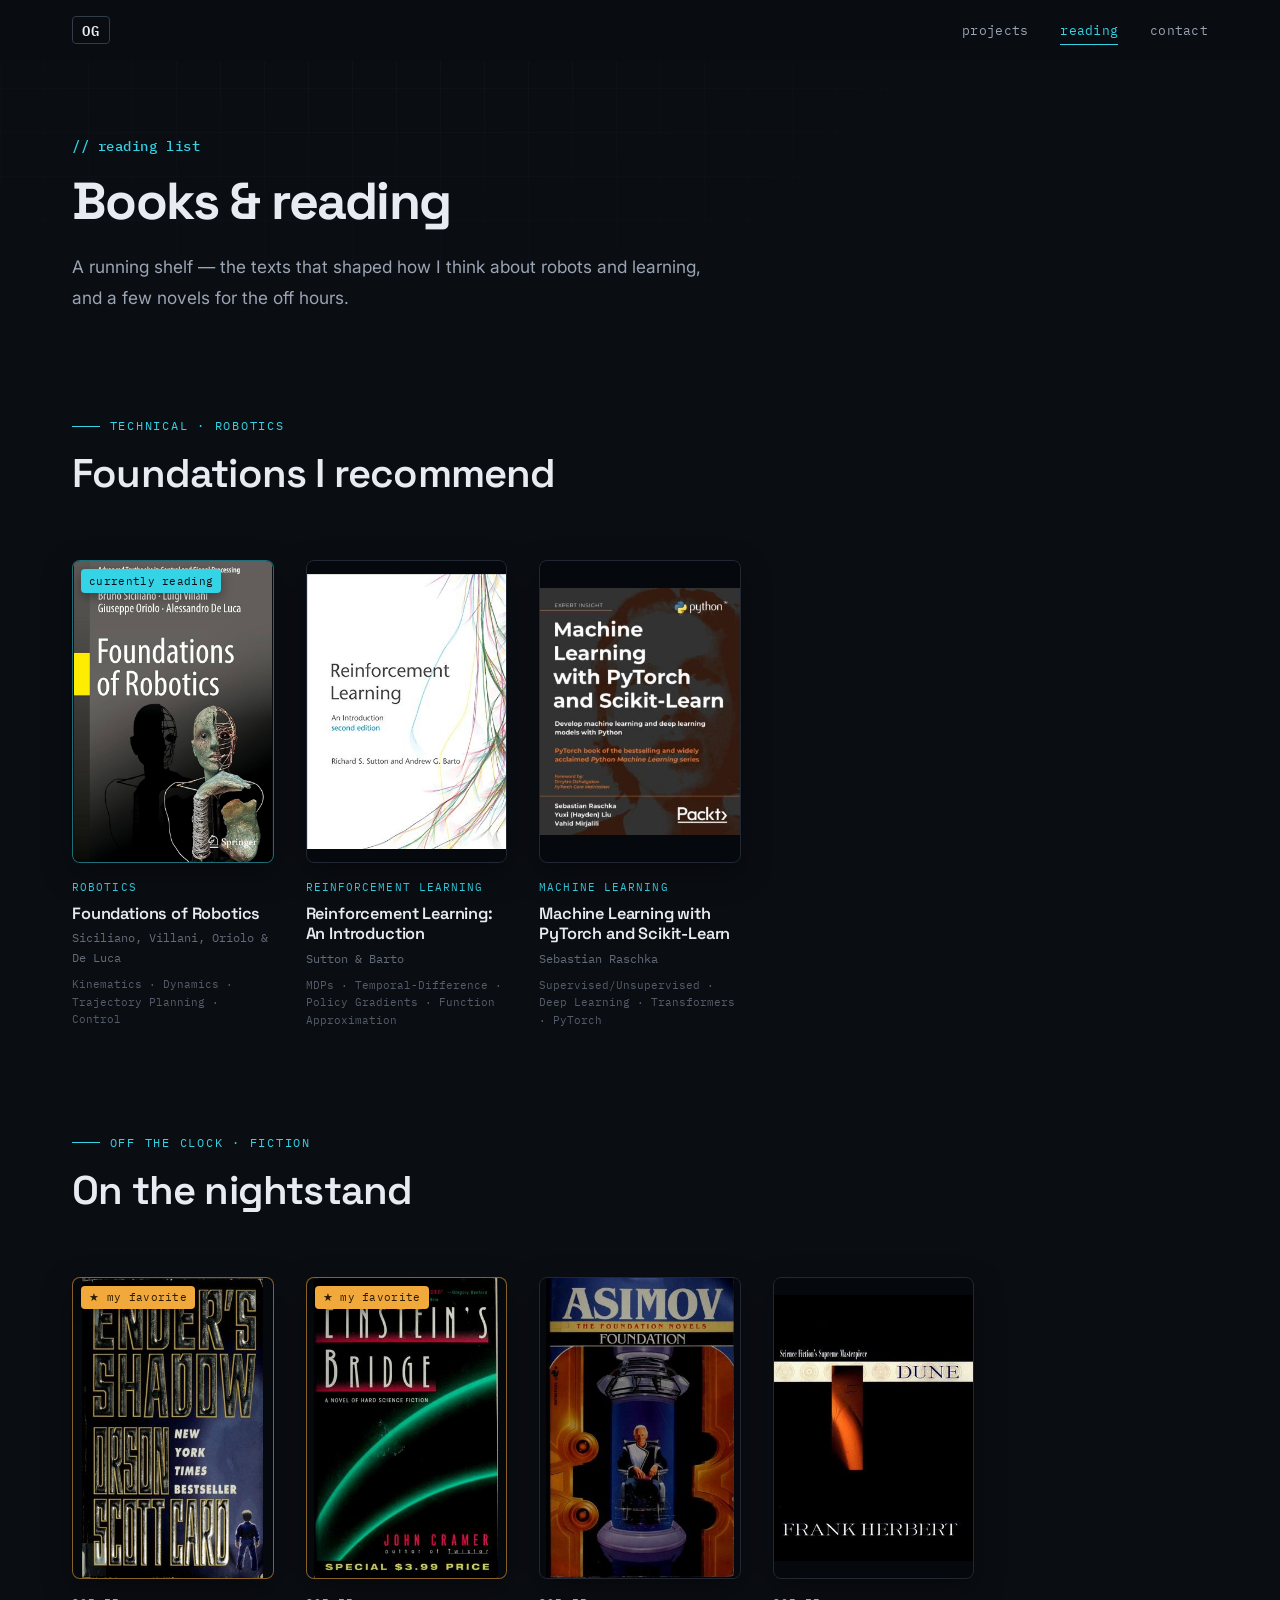
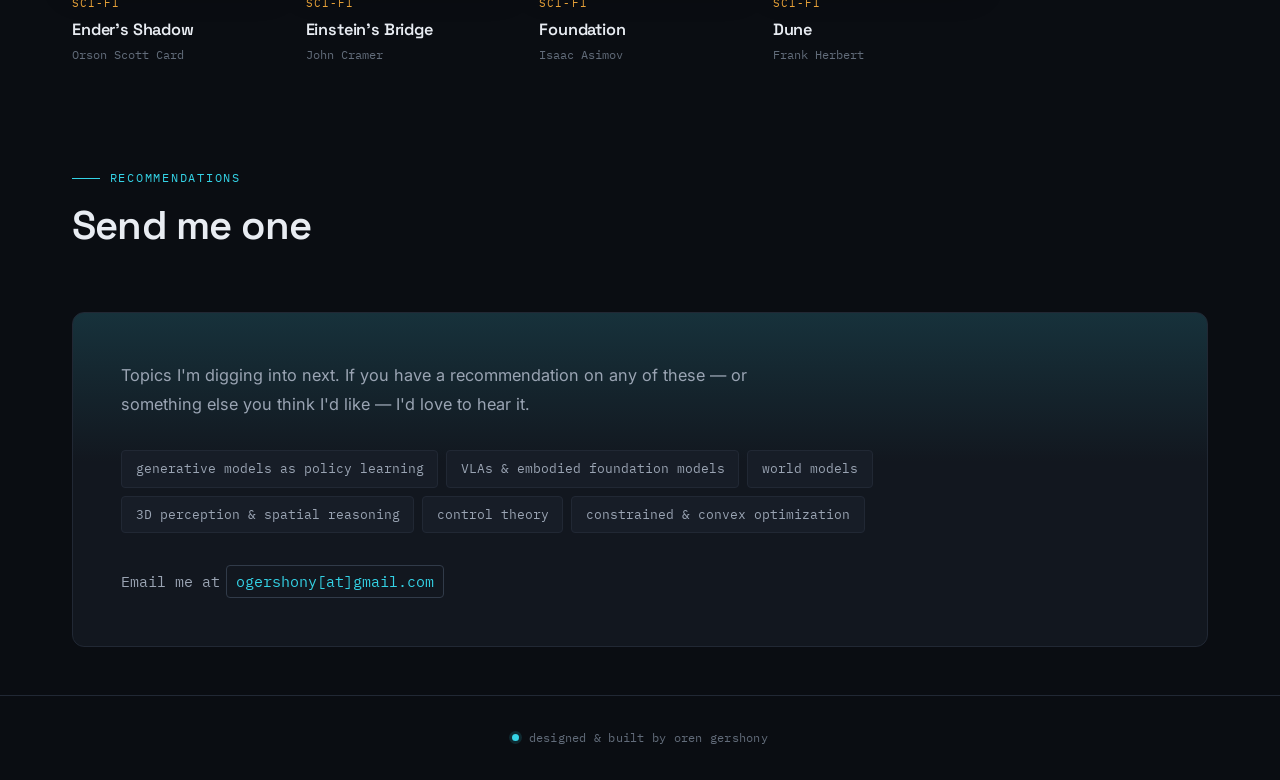
==== commit 4bd5ec1c: "Add Einstein's Bridge to favorite books Co-Authored-By: Claude Opus 4.8 (1M context) <noreply@anthro" ====
--- a/reading.html
+++ b/reading.html
@@ -99,6 +99,16 @@
                         <p class="book-author">Orson Scott Card</p>
                     </article>
 
+                    <article class="book-card fiction favorite">
+                        <div class="book-cover-wrap">
+                            <span class="book-fav">★ my favorite</span>
+                            <img class="book-cover" src="assets/covers/einsteins-bridge.jpg" alt="Einstein's Bridge — book cover" loading="lazy">
+                        </div>
+                        <span class="book-tag">sci-fi</span>
+                        <h3 class="book-title">Einstein's Bridge</h3>
+                        <p class="book-author">John Cramer</p>
+                    </article>
+
                     <article class="book-card fiction">
                         <div class="book-cover-wrap">
                             <img class="book-cover" src="assets/covers/foundation.jpg" alt="Foundation — book cover" loading="lazy">
